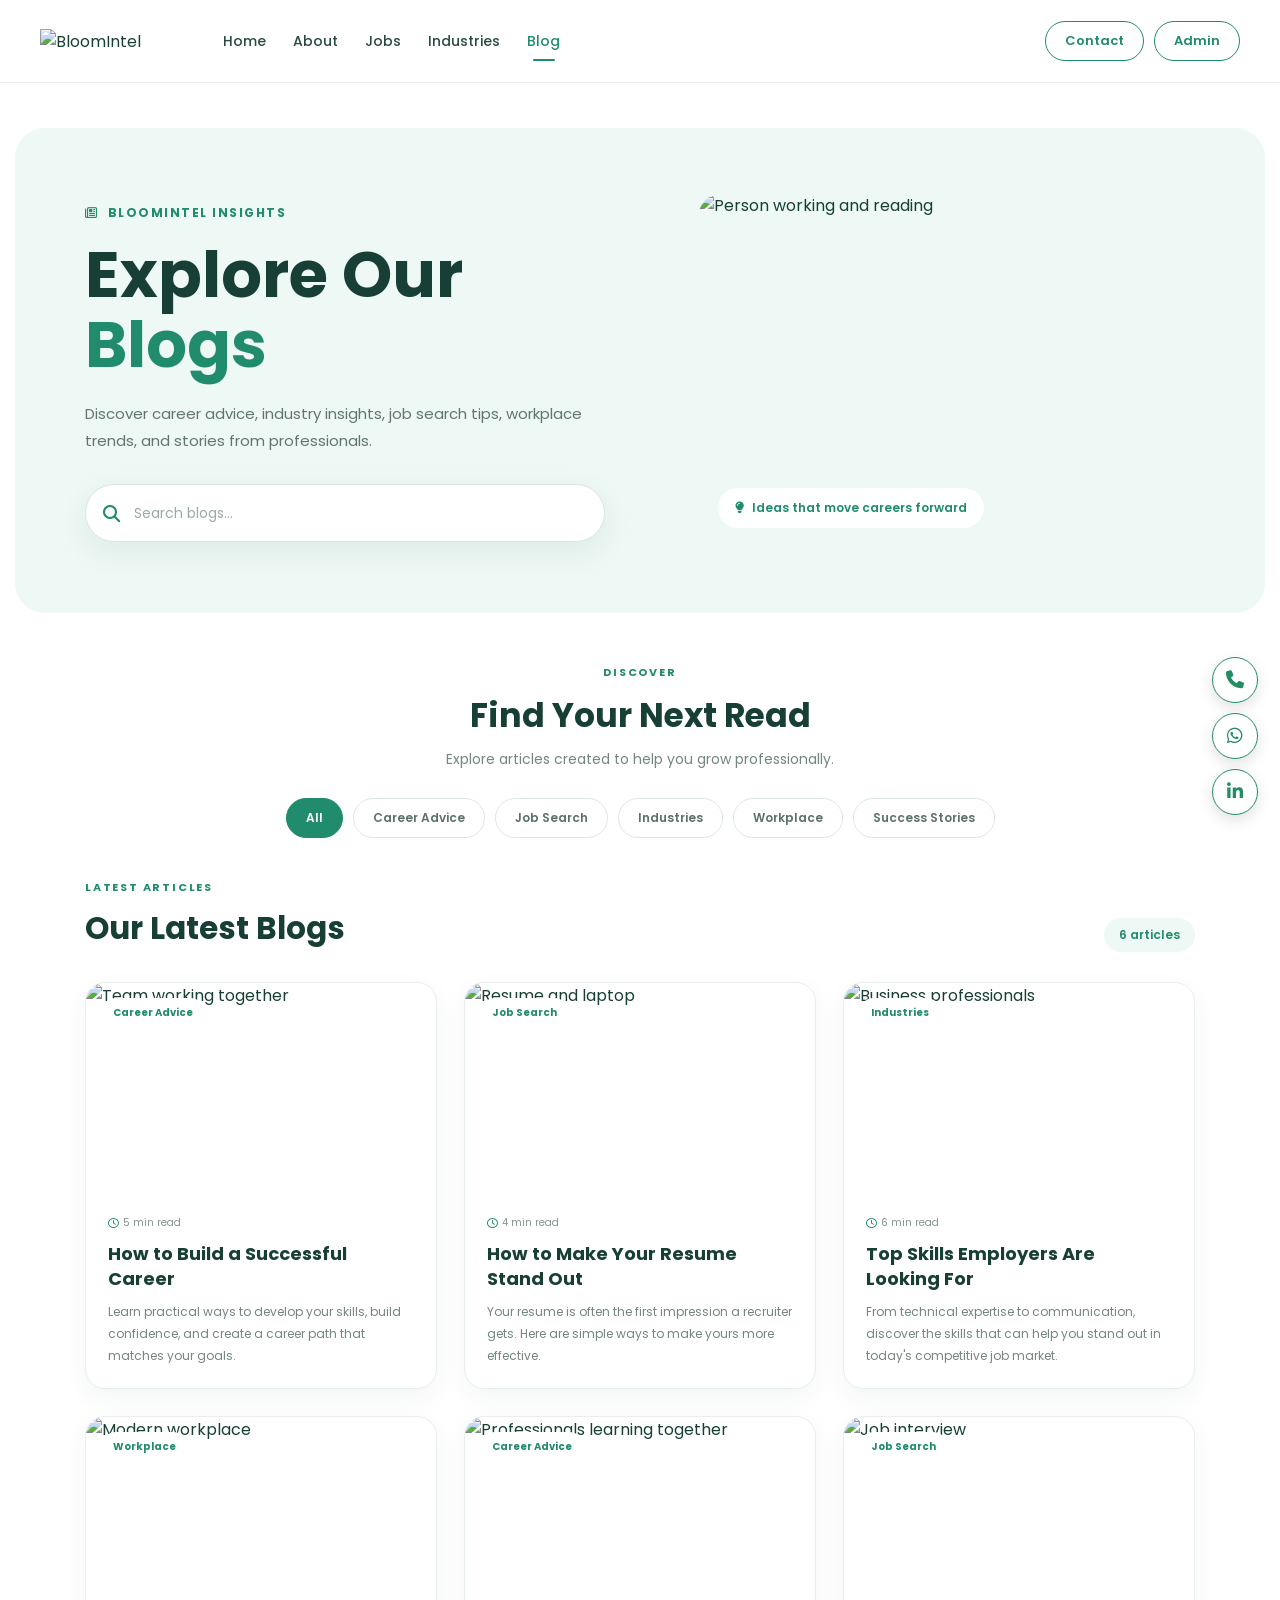
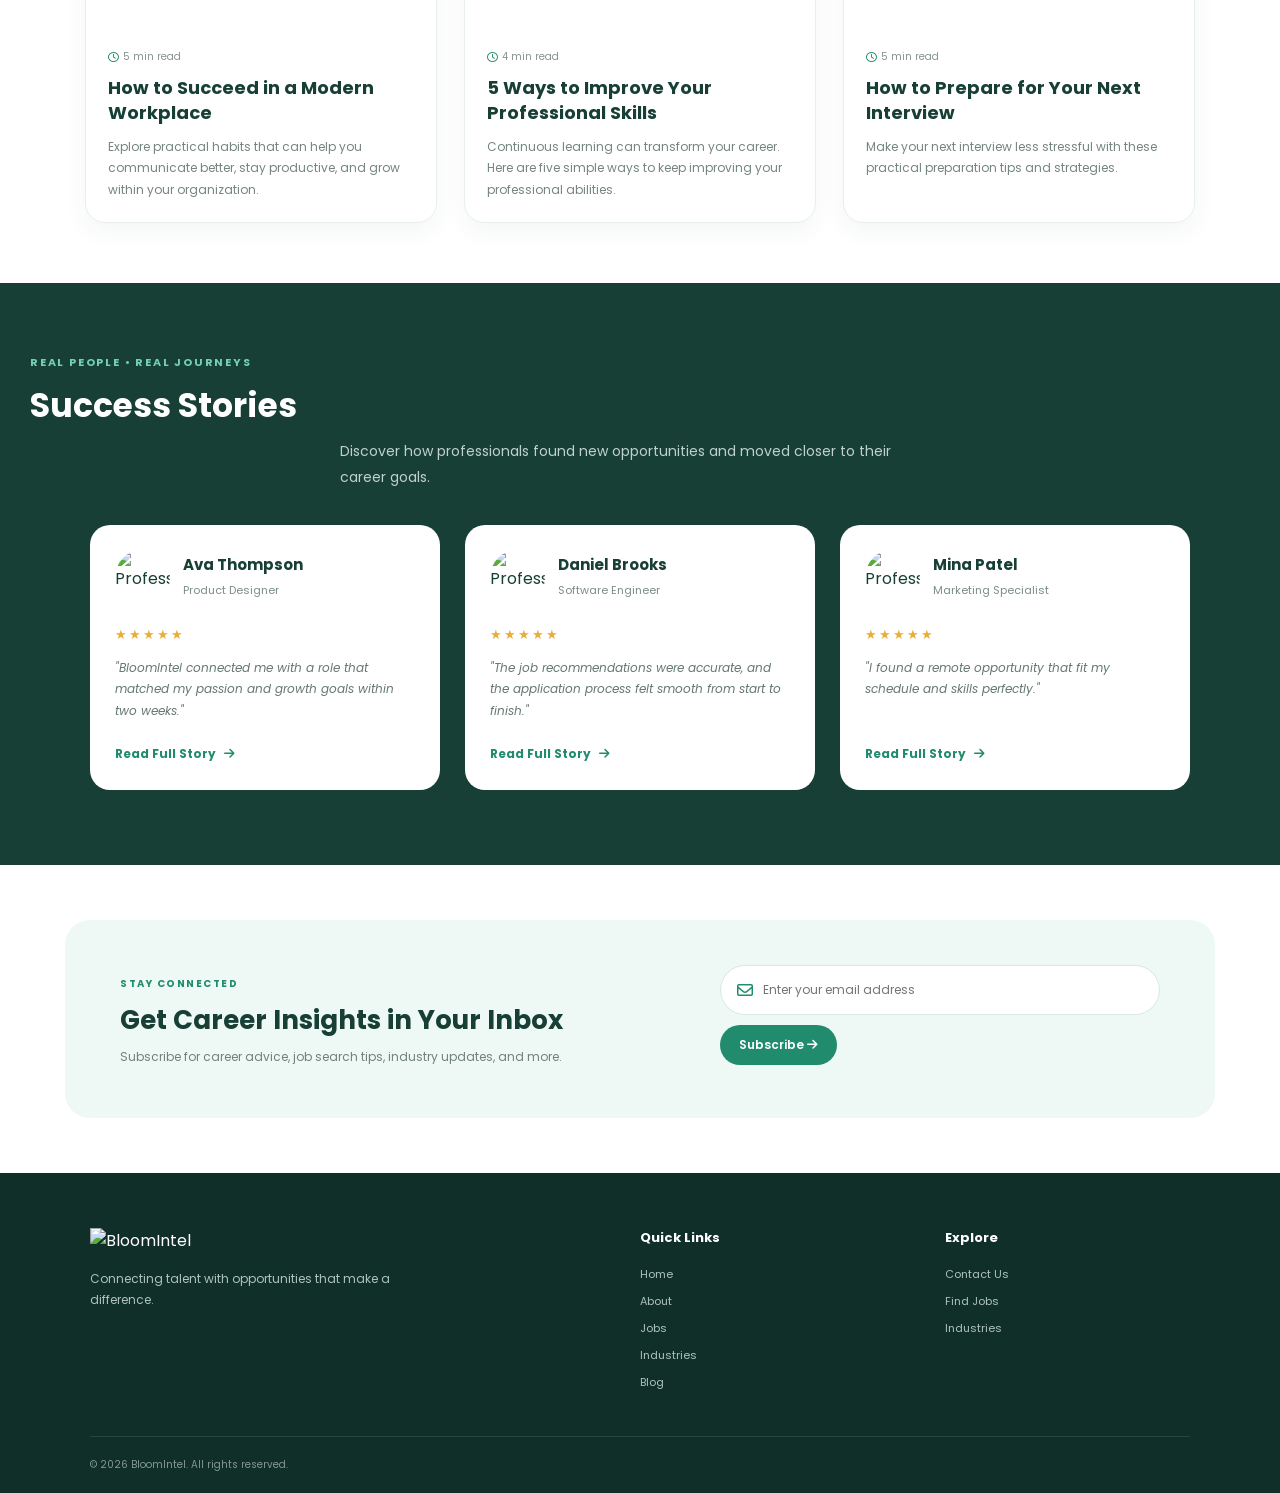
==== blog.html @ 9bf9de30 "Initial commit - BloomIntel website recreation" ====
<!DOCTYPE html>
<html lang="en">
<head>
    <meta charset="UTF-8">
    <meta name="viewport" content="width=device-width, initial-scale=1.0">
    <title>Blogs | BloomIntel</title>

    <link rel="stylesheet" href="style6.css">

    <!-- Google Font -->
    <link rel="preconnect" href="https://fonts.googleapis.com">
    <link rel="preconnect" href="https://fonts.gstatic.com" crossorigin>
    <link href="https://fonts.googleapis.com/css2?family=Poppins:wght@300;400;500;600;700&display=swap" rel="stylesheet">

    <!-- Font Awesome -->
    <link rel="stylesheet"
          href="https://cdnjs.cloudflare.com/ajax/libs/font-awesome/6.5.2/css/all.min.css">
</head>

<body>

<!-- ================= NAVIGATION ================= -->
<header class="site-header">
    <div class="nav-container">

        <a href="index.html" class="logo">
            <img src="Images/logo.png" alt="BloomIntel">
        </a>

        <nav class="site-nav" id="siteNav">
            <a href="index.html">Home</a>
            <a href="about.html">About</a>
            <a href="application.html">Jobs</a>
            <a href="industries.html">Industries</a>
            <a href="blog.html" class="active">Blog</a>
        </nav>

        <div class="nav-actions">
            <a href="contact.html" class="nav-outline-btn">Contact</a>
            <a href="admin.html" class="nav-outline-btn">Admin</a>
        </div>

        <button class="menu-toggle" id="menuToggle" aria-label="Open menu">
            <i class="fa-solid fa-bars"></i>
        </button>

    </div>
</header>


<!-- ================= BLOG HERO ================= -->
<section class="blog-hero">

    <div class="blog-hero-content">

        <span class="hero-small-title">
            <i class="fa-regular fa-newspaper"></i>
            BLOOMINTEL INSIGHTS
        </span>

        <h1>
            Explore Our
            <span>Blogs</span>
        </h1>

        <p>
            Discover career advice, industry insights, job search tips,
            workplace trends, and stories from professionals.
        </p>

        <div class="blog-search-box">
            <i class="fa-solid fa-magnifying-glass"></i>

            <input
                type="text"
                id="blogSearch"
                placeholder="Search blogs..."
                autocomplete="off"
            >

            <button id="clearSearch" type="button">
                <i class="fa-solid fa-xmark"></i>
            </button>
        </div>

    </div>

    <div class="blog-hero-image">
        <img
            src="https://images.unsplash.com/photo-1499750310107-5fef28a66643?auto=format&fit=crop&w=1000&q=85"
            alt="Person working and reading"
        >

        <div class="image-badge">
            <i class="fa-solid fa-lightbulb"></i>
            Ideas that move careers forward
        </div>
    </div>

</section>


<!-- ================= CATEGORY FILTER ================= -->
<section class="blog-filter-section">

    <div class="section-heading">
        <span>DISCOVER</span>
        <h2>Find Your Next Read</h2>
        <p>
            Explore articles created to help you grow professionally.
        </p>
    </div>

    <div class="blog-filters" id="blogFilters">

        <button class="filter-btn active" data-category="all">
            All
        </button>

        <button class="filter-btn" data-category="Career Advice">
            Career Advice
        </button>

        <button class="filter-btn" data-category="Job Search">
            Job Search
        </button>

        <button class="filter-btn" data-category="Industries">
            Industries
        </button>

        <button class="filter-btn" data-category="Workplace">
            Workplace
        </button>

        <button class="filter-btn" data-category="Success Stories">
            Success Stories
        </button>

    </div>

</section>


<!-- ================= BLOGS ================= -->
<section class="blogs-section">

    <div class="blogs-header">
        <div>
            <span class="section-label">LATEST ARTICLES</span>
            <h2>Our Latest Blogs</h2>
        </div>

        <span class="blog-count" id="blogCount">
            6 articles
        </span>
    </div>


    <div class="blog-grid" id="blogGrid">


        <!-- BLOG 1 -->
        <article class="blog-card"
                 data-category="Career Advice"
                 data-title="How to Build a Successful Career"
                 data-keywords="career success growth professional skills">

            <div class="blog-image">
                <img
                    src="https://images.unsplash.com/photo-1521737711867-e3b97375f902?auto=format&fit=crop&w=900&q=85"
                    alt="Team working together"
                >

                <span class="blog-category">Career Advice</span>
            </div>

            <div class="blog-content">

                <div class="blog-meta">
                    <span>
                        <i class="fa-regular fa-clock"></i>
                        5 min read
                    </span>
                </div>

                <h3>
                    How to Build a Successful Career
                </h3>

                <p>
                    Learn practical ways to develop your skills,
                    build confidence, and create a career path
                    that matches your goals.
                </p>

            </div>
        </article>


        <!-- BLOG 2 -->
        <article class="blog-card"
                 data-category="Job Search"
                 data-title="How to Make Your Resume Stand Out"
                 data-keywords="resume cv job application interview">

            <div class="blog-image">
                <img
                    src="https://images.unsplash.com/photo-1586281380349-632531db7ed4?auto=format&fit=crop&w=900&q=85"
                    alt="Resume and laptop"
                >

                <span class="blog-category">Job Search</span>
            </div>

            <div class="blog-content">

                <div class="blog-meta">
                    <span>
                        <i class="fa-regular fa-clock"></i>
                        4 min read
                    </span>
                </div>

                <h3>
                    How to Make Your Resume Stand Out
                </h3>

                <p>
                    Your resume is often the first impression
                    a recruiter gets. Here are simple ways to
                    make yours more effective.
                </p>

            </div>
        </article>


        <!-- BLOG 3 -->
        <article class="blog-card"
                 data-category="Industries"
                 data-title="Top Skills Employers Are Looking For"
                 data-keywords="skills employers technology industry hiring">

            <div class="blog-image">
                <img
                    src="https://images.unsplash.com/photo-1552664730-d307ca884978?auto=format&fit=crop&w=900&q=85"
                    alt="Business professionals"
                >

                <span class="blog-category">Industries</span>
            </div>

            <div class="blog-content">

                <div class="blog-meta">
                    <span>
                        <i class="fa-regular fa-clock"></i>
                        6 min read
                    </span>
                </div>

                <h3>
                    Top Skills Employers Are Looking For
                </h3>

                <p>
                    From technical expertise to communication,
                    discover the skills that can help you stand
                    out in today's competitive job market.
                </p>

            </div>
        </article>


        <!-- BLOG 4 -->
        <article class="blog-card"
                 data-category="Workplace"
                 data-title="How to Succeed in a Modern Workplace"
                 data-keywords="workplace remote teamwork productivity office">

            <div class="blog-image">
                <img
                    src="https://images.unsplash.com/photo-1497366811353-6870744d04b2?auto=format&fit=crop&w=900&q=85"
                    alt="Modern workplace"
                >

                <span class="blog-category">Workplace</span>
            </div>

            <div class="blog-content">

                <div class="blog-meta">
                    <span>
                        <i class="fa-regular fa-clock"></i>
                        5 min read
                    </span>
                </div>

                <h3>
                    How to Succeed in a Modern Workplace
                </h3>

                <p>
                    Explore practical habits that can help you
                    communicate better, stay productive, and
                    grow within your organization.
                </p>

            </div>
        </article>


        <!-- BLOG 5 -->
        <article class="blog-card"
                 data-category="Career Advice"
                 data-title="5 Ways to Improve Your Professional Skills"
                 data-keywords="professional skills career learning development">

            <div class="blog-image">
                <img
                    src="https://images.unsplash.com/photo-1522202176988-66273c2fd55f?auto=format&fit=crop&w=900&q=85"
                    alt="Professionals learning together"
                >

                <span class="blog-category">Career Advice</span>
            </div>

            <div class="blog-content">

                <div class="blog-meta">
                    <span>
                        <i class="fa-regular fa-clock"></i>
                        4 min read
                    </span>
                </div>

                <h3>
                    5 Ways to Improve Your Professional Skills
                </h3>

                <p>
                    Continuous learning can transform your career.
                    Here are five simple ways to keep improving
                    your professional abilities.
                </p>

            </div>
        </article>


        <!-- BLOG 6 -->
        <article class="blog-card"
                 data-category="Job Search"
                 data-title="How to Prepare for Your Next Interview"
                 data-keywords="interview preparation job search recruiter">

            <div class="blog-image">
                <img
                    src="https://images.unsplash.com/photo-1551836022-d5d88e9218df?auto=format&fit=crop&w=900&q=85"
                    alt="Job interview"
                >

                <span class="blog-category">Job Search</span>
            </div>

            <div class="blog-content">

                <div class="blog-meta">
                    <span>
                        <i class="fa-regular fa-clock"></i>
                        5 min read
                    </span>
                </div>

                <h3>
                    How to Prepare for Your Next Interview
                </h3>

                <p>
                    Make your next interview less stressful with
                    these practical preparation tips and strategies.
                </p>

            </div>
        </article>

    </div>


    <div class="no-results" id="noResults">
        <i class="fa-regular fa-face-frown"></i>
        <h3>No blogs found</h3>
        <p>Try searching for another topic.</p>
    </div>

</section>


<!-- ================= SUCCESS STORIES ================= -->
<section class="success-section">

    <div class="section-heading light-heading">
        <span>REAL PEOPLE • REAL JOURNEYS</span>

        <h2>
            Success Stories
        </h2>

        <p>
            Discover how professionals found new opportunities
            and moved closer to their career goals.
        </p>
    </div>


    <div class="stories-grid">

        <article class="story-card"
                 data-story="ava">

            <div class="story-person">

                <img
                    src="https://images.unsplash.com/photo-1494790108377-be9c29b29330?auto=format&fit=crop&w=300&q=85"
                    alt="Professional"
                >

                <div>
                    <h3>Ava Thompson</h3>
                    <span>Product Designer</span>
                </div>

            </div>

            <div class="story-stars">
                ★★★★★
            </div>

            <p>
                "BloomIntel connected me with a role that matched
                my passion and growth goals within two weeks."
            </p>

            <button class="story-read-btn"
                    data-story-id="ava">
                Read Full Story
                <i class="fa-solid fa-arrow-right"></i>
            </button>

        </article>


        <article class="story-card"
                 data-story="daniel">

            <div class="story-person">

                <img
                    src="https://images.unsplash.com/photo-1500648767791-00dcc994a43e?auto=format&fit=crop&w=300&q=85"
                    alt="Professional"
                >

                <div>
                    <h3>Daniel Brooks</h3>
                    <span>Software Engineer</span>
                </div>

            </div>

            <div class="story-stars">
                ★★★★★
            </div>

            <p>
                "The job recommendations were accurate, and the
                application process felt smooth from start to finish."
            </p>

            <button class="story-read-btn"
                    data-story-id="daniel">
                Read Full Story
                <i class="fa-solid fa-arrow-right"></i>
            </button>

        </article>


        <article class="story-card"
                 data-story="mina">

            <div class="story-person">

                <img
                    src="https://images.unsplash.com/photo-1517841905240-472988babdf9?auto=format&fit=crop&w=300&q=85"
                    alt="Professional"
                >

                <div>
                    <h3>Mina Patel</h3>
                    <span>Marketing Specialist</span>
                </div>

            </div>

            <div class="story-stars">
                ★★★★★
            </div>

            <p>
                "I found a remote opportunity that fit my schedule
                and skills perfectly."
            </p>

            <button class="story-read-btn"
                    data-story-id="mina">
                Read Full Story
                <i class="fa-solid fa-arrow-right"></i>
            </button>

        </article>

    </div>

</section>


<!-- ================= STORY MODAL ================= -->
<div class="story-modal" id="storyModal">

    <div class="story-modal-overlay"></div>

    <div class="story-modal-content">

        <button class="modal-close" id="modalClose">
            <i class="fa-solid fa-xmark"></i>
        </button>

        <div class="modal-story-image">
            <img id="modalImage" src="" alt="Success Story">
        </div>

        <div class="modal-story-content">

            <span class="modal-label">
                SUCCESS STORY
            </span>

            <h2 id="modalName">
                Ava Thompson
            </h2>

            <span class="modal-role" id="modalRole">
                Product Designer
            </span>

            <div class="modal-stars">
                ★★★★★
            </div>

            <p id="modalQuote"></p>

            <h3>My BloomIntel Experience</h3>

            <p id="modalDescription"></p>

        </div>

    </div>

</div>


<!-- ================= NEWSLETTER ================= -->
<section class="newsletter-section">

    <div class="newsletter-content">

        <div>
            <span>STAY CONNECTED</span>
            <h2>Get Career Insights in Your Inbox</h2>
            <p>
                Subscribe for career advice, job search tips,
                industry updates, and more.
            </p>
        </div>

        <form id="newsletter-form">

            <div class="newsletter-input">
                <i class="fa-regular fa-envelope"></i>

                <input
                    type="email"
                    placeholder="Enter your email address"
                    required
                >
            </div>

            <button type="submit">
                Subscribe
                <i class="fa-solid fa-arrow-right"></i>
            </button>

            <p id="newsletter-message"></p>

        </form>

    </div>

</section>


<!-- ================= FOOTER ================= -->
<footer class="site-footer">

    <div class="footer-content">

        <div class="footer-brand">

            <img src="Images/logo1.png" alt="BloomIntel">

            <p>
                Connecting talent with opportunities
                that make a difference.
            </p>

        </div>

        <div class="footer-links">

            <h4>Quick Links</h4>

            <a href="index.html">Home</a>
            <a href="about.html">About</a>
            <a href="application.html">Jobs</a>
            <a href="industries.html">Industries</a>
            <a href="blog.html">Blog</a>

        </div>

        <div class="footer-links">

            <h4>Explore</h4>

            <a href="contact.html">Contact Us</a>
            <a href="application.html">Find Jobs</a>
            <a href="industries.html">Industries</a>

        </div>

    </div>

    <div class="footer-bottom">
        <p>
            © <span id="year"></span> BloomIntel. All rights reserved.
        </p>
    </div>

</footer>


<script src="script6.js"></script>


 <!-- FLOATING CONTACT BUTTONS -->

<div class="floating-contact">

    <a
        href="tel:+91 9986941327"
        class="floating-btn phone-btn"
        aria-label="Call BloomIntel"
    >
        <i class="fa-solid fa-phone"></i>
    </a>

    <a
        href="https://wa.me/+91 9986941327"
        class="floating-btn whatsapp-btn"
        target="_blank"
        rel="noopener noreferrer"
        aria-label="WhatsApp BloomIntel"
    >
        <i class="fa-brands fa-whatsapp"></i>
    </a>

    <a
        href="https://www.linkedin.com/"
        class="floating-btn linkedin-btn"
        target="_blank"
        rel="noopener noreferrer"
        aria-label="BloomIntel LinkedIn"
    >
        <i class="fa-brands fa-linkedin-in"></i>
    </a>

</div>
</body>
</html>
---- style6.css ----
/* =========================================================
   BLOOMINTEL BLOG PAGE
   ========================================================= */

* {
    margin: 0;
    padding: 0;
    box-sizing: border-box;
}

html {
    scroll-behavior: smooth;
}

body {
    font-family: 'Poppins', sans-serif;
    color: #173f35;
    background: #ffffff;
    overflow-x: hidden;
}

img {
    max-width: 100%;
    display: block;
}

a {
    text-decoration: none;
    color: inherit;
}

button,
input {
    font-family: inherit;
}


/* =========================================================
   NAVIGATION
   ========================================================= */

.site-header {
    width: 100%;
    background: #ffffff;
    border-bottom: 1px solid #e7eeeb;
    position: sticky;
    top: 0;
    z-index: 1000;
}

.nav-container {
    max-width: 1250px;
    min-height: 82px;
    margin: auto;
    padding: 0 25px;

    display: flex;
    align-items: center;
    gap: 38px;
}

.logo {
    flex-shrink: 0;
}

.logo img {
    width: 145px;
    height: auto;
}

.site-nav {
    display: flex;
    align-items: center;
    gap: 27px;
    flex: 1;
}

.site-nav a {
    font-size: 14px;
    font-weight: 500;
    color: #294b43;
    position: relative;
    transition: 0.3s ease;
}

.site-nav a:hover,
.site-nav a.active {
    color: #218b6d;
}

.site-nav a.active::after {
    content: "";
    position: absolute;
    width: 22px;
    height: 2px;
    background: #218b6d;
    left: 50%;
    bottom: -9px;
    transform: translateX(-50%);
    border-radius: 10px;
}

.nav-actions {
    display: flex;
    align-items: center;
    gap: 10px;
}

.nav-outline-btn {
    border: 1.5px solid #218b6d;
    color: #218b6d;
    padding: 9px 19px;
    border-radius: 30px;
    font-size: 13px;
    font-weight: 600;
    transition: 0.3s ease;
}

.nav-outline-btn:hover {
    background: #218b6d;
    color: white;
}

.menu-toggle {
    display: none;
    border: none;
    background: transparent;
    color: #218b6d;
    font-size: 23px;
    cursor: pointer;
}


/* =========================================================
   BLOG HERO
   ========================================================= */

.blog-hero {
    max-width: 1250px;
    margin: 45px auto 25px;
    padding: 65px 70px;

    min-height: 470px;

    display: grid;
    grid-template-columns: 1fr 0.9fr;
    gap: 60px;
    align-items: center;

    background: #eef8f4;
    border-radius: 30px;
    overflow: hidden;
}

.blog-hero-content {
    max-width: 570px;
}

.hero-small-title {
    display: inline-flex;
    align-items: center;
    gap: 9px;

    color: #218b6d;
    font-size: 12px;
    font-weight: 700;
    letter-spacing: 1.5px;
    margin-bottom: 18px;
}

.blog-hero h1 {
    font-size: clamp(42px, 5vw, 65px);
    line-height: 1.1;
    color: #173f35;
    margin-bottom: 20px;
}

.blog-hero h1 span {
    color: #218b6d;
}

.blog-hero p {
    color: #61766f;
    line-height: 1.8;
    font-size: 15px;
    max-width: 520px;
    margin-bottom: 30px;
}

.blog-search-box {
    width: 100%;
    max-width: 520px;
    height: 58px;

    background: #ffffff;
    border: 1px solid #d7e8e1;
    border-radius: 50px;

    display: flex;
    align-items: center;
    padding: 0 17px;

    box-shadow: 0 10px 30px rgba(31, 92, 73, 0.08);
}

.blog-search-box > i {
    color: #218b6d;
    font-size: 17px;
}

.blog-search-box input {
    flex: 1;
    border: none;
    outline: none;
    padding: 0 14px;
    font-size: 14px;
    color: #173f35;
}

.blog-search-box input::placeholder {
    color: #9aaba5;
}

.blog-search-box button {
    width: 32px;
    height: 32px;

    display: none;
    align-items: center;
    justify-content: center;

    border: none;
    border-radius: 50%;
    background: #eef8f4;
    color: #218b6d;
    cursor: pointer;
}

.blog-search-box button.show {
    display: flex;
}

.blog-hero-image {
    position: relative;
    height: 355px;
    border-radius: 25px;
    overflow: hidden;
}

.blog-hero-image img {
    width: 100%;
    height: 100%;
    object-fit: cover;
}

.image-badge {
    position: absolute;
    left: 20px;
    bottom: 20px;

    background: rgba(255, 255, 255, 0.94);
    backdrop-filter: blur(8px);

    border-radius: 30px;
    padding: 11px 17px;

    color: #218b6d;
    font-size: 12px;
    font-weight: 600;

    display: flex;
    align-items: center;
    gap: 8px;
}


/* =========================================================
   SECTION HEADING
   ========================================================= */

.blog-filter-section {
    max-width: 1100px;

    /* REDUCED GAP */
    margin: 45px auto 15px;

    text-align: center;
}

.section-heading span,
.section-label {
    color: #218b6d;
    font-size: 11px;
    font-weight: 700;
    letter-spacing: 1.8px;
}

.section-heading h2 {
    color: #173f35;
    font-size: 33px;
    margin: 8px 0;
}

.section-heading p {
    color: #75857f;
    font-size: 14px;
}


/* =========================================================
   FILTER BUTTONS
   ========================================================= */

.blog-filters {
    margin-top: 28px;

    display: flex;
    justify-content: center;
    align-items: center;
    flex-wrap: wrap;
    gap: 10px;
}

.filter-btn {
    border: 1px solid #dce8e4;
    background: #ffffff;

    color: #5c7169;
    padding: 10px 19px;
    border-radius: 30px;

    font-size: 12px;
    font-weight: 600;
    cursor: pointer;

    transition: 0.3s ease;
}

.filter-btn:hover {
    border-color: #218b6d;
    color: #218b6d;
}

.filter-btn.active {
    background: #218b6d;
    border-color: #218b6d;
    color: #ffffff;
}


/* =========================================================
   BLOG SECTION
   ========================================================= */

.blogs-section {
    max-width: 1150px;

    /* REDUCED GAP BETWEEN FILTERS AND BLOGS */
    margin: 35px auto 60px;

    padding: 0 20px;
}

.blogs-header {
    display: flex;
    align-items: end;
    justify-content: space-between;
    margin-bottom: 30px;
}

.blogs-header h2 {
    font-size: 31px;
    margin-top: 7px;
    color: #173f35;
}

.blog-count {
    font-size: 12px;
    font-weight: 600;
    color: #218b6d;
    background: #eef8f4;
    padding: 8px 15px;
    border-radius: 30px;
}

.blog-grid {
    display: grid;
    grid-template-columns: repeat(3, 1fr);
    gap: 27px;
}

.blog-card {
    background: #ffffff;
    border: 1px solid #e7eeeb;
    border-radius: 20px;
    overflow: hidden;

    box-shadow: 0 8px 25px rgba(24, 63, 53, 0.05);

    transition:
        transform 0.3s ease,
        box-shadow 0.3s ease;

    animation: blogAppear 0.5s ease both;
}

.blog-card:hover {
    transform: translateY(-8px);
    box-shadow: 0 18px 40px rgba(24, 63, 53, 0.12);
}

.blog-card.hidden {
    display: none;
}

.blog-image {
    height: 210px;
    position: relative;
    overflow: hidden;
}

.blog-image img {
    width: 100%;
    height: 100%;
    object-fit: cover;
    transition: transform 0.5s ease;
}

.blog-card:hover .blog-image img {
    transform: scale(1.06);
}

.blog-category {
    position: absolute;
    left: 15px;
    top: 15px;

    background: #ffffff;
    color: #218b6d;

    font-size: 10px;
    font-weight: 700;

    padding: 7px 12px;
    border-radius: 20px;
}

.blog-content {
    padding: 22px;
}

.blog-meta {
    display: flex;
    align-items: center;
    gap: 15px;

    color: #87958f;
    font-size: 10px;

    /* Slightly smaller bottom spacing */
    margin-bottom: 10px;
}

.blog-meta span {
    display: flex;
    align-items: center;
    gap: 5px;
}

.blog-meta i {
    color: #218b6d;
}

.blog-content h3 {
    color: #173f35;
    font-size: 18px;
    line-height: 1.4;
    margin-bottom: 10px;
}

.blog-content p {
    color: #75857f;
    font-size: 12px;
    line-height: 1.8;
    margin-bottom: 0;
}


/* Read More removed from blog cards.
   Story Read buttons are still styled below. */

.story-read-btn {
    border: none;
    background: transparent;

    color: #218b6d;
    font-size: 12px;
    font-weight: 700;

    display: inline-flex;
    align-items: center;
    gap: 8px;

    cursor: pointer;
    transition: 0.3s ease;
}

.story-read-btn:hover {
    gap: 13px;
}

.no-results {
    display: none;
    text-align: center;
    padding: 60px 20px;
}

.no-results.show {
    display: block;
}

.no-results i {
    font-size: 35px;
    color: #218b6d;
    margin-bottom: 15px;
}

.no-results h3 {
    font-size: 20px;
    color: #173f35;
}

.no-results p {
    color: #7c8d87;
    font-size: 13px;
    margin-top: 6px;
}


/* =========================================================
   SUCCESS STORIES
   ========================================================= */

.success-section {
    background: #173f35;

    /* Reduced top spacing */
    padding: 65px 30px 75px;
}

.light-heading span {
    color: #73d1af;
}

.light-heading h2 {
    color: #ffffff;
}

.light-heading p {
    color: #bfd1cb;
    max-width: 600px;
    margin: auto;
    line-height: 1.8;
}

.stories-grid {
    max-width: 1100px;

    /* Reduced gap before cards */
    margin: 35px auto 0;

    display: grid;
    grid-template-columns: repeat(3, 1fr);
    gap: 25px;
}

.story-card {
    background: #ffffff;
    border-radius: 20px;
    padding: 25px;

    transition: 0.3s ease;
}

.story-card:hover {
    transform: translateY(-7px);
}

.story-person {
    display: flex;
    align-items: center;
    gap: 13px;
}

.story-person img {
    width: 55px;
    height: 55px;
    border-radius: 50%;
    object-fit: cover;
}

.story-person h3 {
    color: #173f35;
    font-size: 15px;
}

.story-person span {
    color: #7c8d87;
    font-size: 11px;
}

.story-stars,
.modal-stars {
    color: #e7ae3c;
    letter-spacing: 2px;
    font-size: 13px;
    margin: 20px 0 12px;
}

.story-card > p {
    color: #657871;
    font-size: 12px;
    line-height: 1.8;
    font-style: italic;
    min-height: 68px;
    margin-bottom: 15px;
}


/* =========================================================
   STORY MODAL
   ========================================================= */

.story-modal {
    position: fixed;
    inset: 0;
    z-index: 3000;

    display: none;
    align-items: center;
    justify-content: center;

    padding: 20px;
}

.story-modal.show {
    display: flex;
}

.story-modal-overlay {
    position: absolute;
    inset: 0;
    background: rgba(10, 31, 26, 0.75);
    backdrop-filter: blur(5px);
}

.story-modal-content {
    position: relative;
    z-index: 2;

    width: min(850px, 100%);
    max-height: 90vh;

    overflow-y: auto;

    background: #ffffff;
    border-radius: 25px;

    display: grid;
    grid-template-columns: 0.8fr 1.2fr;

    animation: modalOpen 0.3s ease;
}

.modal-close {
    position: absolute;
    right: 18px;
    top: 18px;
    z-index: 3;

    width: 35px;
    height: 35px;

    border: none;
    border-radius: 50%;

    background: rgba(255, 255, 255, 0.9);
    color: #173f35;

    cursor: pointer;
    font-size: 15px;
}

.modal-story-image {
    min-height: 480px;
}

.modal-story-image img {
    width: 100%;
    height: 100%;
    object-fit: cover;
}

.modal-story-content {
    padding: 55px 45px;
}

.modal-label {
    color: #218b6d;
    font-size: 10px;
    font-weight: 700;
    letter-spacing: 1.5px;
}

.modal-story-content h2 {
    color: #173f35;
    font-size: 30px;
    margin-top: 10px;
}

.modal-role {
    color: #71827b;
    font-size: 13px;
}

.modal-story-content .modal-stars {
    margin: 18px 0;
}

.modal-story-content > p {
    color: #687a73;
    font-size: 13px;
    line-height: 1.9;
    margin-bottom: 25px;
}

.modal-story-content h3 {
    color: #173f35;
    font-size: 17px;
    margin-bottom: 10px;
}


/* =========================================================
   NEWSLETTER
   ========================================================= */

.newsletter-section {
    max-width: 1150px;

    /* Reduced gap after Success Stories */
    margin: 55px auto;

    padding: 45px 55px;

    border-radius: 25px;
    background: #eef8f4;
}

.newsletter-content {
    display: flex;
    align-items: center;
    justify-content: space-between;
    gap: 50px;
}

.newsletter-content > div:first-child {
    max-width: 520px;
}

.newsletter-content span {
    color: #218b6d;
    font-size: 10px;
    font-weight: 700;
    letter-spacing: 1.5px;
}

.newsletter-content h2 {
    color: #173f35;
    font-size: 26px;
    margin: 7px 0;
}

.newsletter-content p {
    color: #70827a;
    font-size: 12px;
    line-height: 1.7;
}

.newsletter-content form {
    width: 440px;
}

.newsletter-input {
    height: 50px;

    background: #ffffff;
    border: 1px solid #d9e8e2;
    border-radius: 30px;

    display: flex;
    align-items: center;

    padding: 0 16px;
}

.newsletter-input i {
    color: #218b6d;
}

.newsletter-input input {
    flex: 1;
    border: none;
    outline: none;
    padding-left: 10px;
    font-size: 12px;
}

.newsletter-content form > button {
    margin-top: 10px;

    border: none;
    background: #218b6d;
    color: #ffffff;

    border-radius: 30px;
    padding: 11px 19px;

    font-size: 12px;
    font-weight: 600;

    cursor: pointer;
}

#newsletter-message {
    margin-top: 8px;
    font-size: 11px;
}


/* =========================================================
   FOOTER
   ========================================================= */

.site-footer {
    background: #102f28;
    color: #ffffff;
    padding: 55px 30px 20px;
}

.footer-content {
    max-width: 1100px;
    margin: auto;

    display: grid;
    grid-template-columns: 2fr 1fr 1fr;
    gap: 60px;
}

.footer-brand img {
    width: 135px;
    margin-bottom: 15px;
}

.footer-brand p {
    color: #aec2bb;
    font-size: 12px;
    line-height: 1.8;
    max-width: 300px;
}

.footer-links {
    display: flex;
    flex-direction: column;
    gap: 10px;
}

.footer-links h4 {
    font-size: 13px;
    margin-bottom: 8px;
}

.footer-links a {
    color: #aec2bb;
    font-size: 11px;
    transition: 0.3s ease;
}

.footer-links a:hover {
    color: #73d1af;
}

.footer-bottom {
    max-width: 1100px;
    margin: 45px auto 0;

    border-top: 1px solid rgba(255, 255, 255, 0.1);
    padding-top: 20px;

    color: #829891;
    font-size: 10px;
}


/* =========================================================
   ANIMATIONS
   ========================================================= */

@keyframes blogAppear {
    from {
        opacity: 0;
        transform: translateY(15px);
    }

    to {
        opacity: 1;
        transform: translateY(0);
    }
}

@keyframes modalOpen {
    from {
        opacity: 0;
        transform: scale(0.95);
    }

    to {
        opacity: 1;
        transform: scale(1);
    }
}


/* =========================================================
   RESPONSIVE
   ========================================================= */

@media (max-width: 1000px) {

    .nav-container {
        gap: 20px;
    }

    .site-nav {
        gap: 15px;
    }

    .blog-hero {
        margin-left: 20px;
        margin-right: 20px;
        padding: 45px;
        gap: 35px;
    }

    .blog-grid,
    .stories-grid {
        grid-template-columns: repeat(2, 1fr);
    }

    .newsletter-content {
        flex-direction: column;
        align-items: flex-start;
    }

    .newsletter-content form {
        width: 100%;
    }
}


@media (max-width: 780px) {

    .nav-container {
        min-height: 72px;
    }

    .logo img {
        width: 125px;
    }

    .site-nav {
        position: absolute;
        top: 72px;
        left: 0;
        width: 100%;

        background: #ffffff;
        border-bottom: 1px solid #e5eeea;

        display: none;
        flex-direction: column;
        align-items: flex-start;

        padding: 20px 25px;
        gap: 18px;
    }

    .site-nav.open {
        display: flex;
    }

    .site-nav a.active::after {
        display: none;
    }

    .nav-actions {
        margin-left: auto;
    }

    .nav-outline-btn {
        padding: 7px 13px;
        font-size: 11px;
    }

    .menu-toggle {
        display: block;
    }

    .blog-hero {
        grid-template-columns: 1fr;
        padding: 35px 25px;
        margin-top: 25px;
    }

    .blog-hero-image {
        height: 300px;
    }

    .blog-grid,
    .stories-grid {
        grid-template-columns: 1fr;
    }

    .story-modal-content {
        grid-template-columns: 1fr;
    }

    .modal-story-image {
        height: 250px;
        min-height: auto;
    }

    .modal-story-content {
        padding: 35px 25px;
    }

    .footer-content {
        grid-template-columns: 1fr 1fr;
    }
}


@media (max-width: 500px) {

    .nav-actions {
        display: none;
    }

    .blog-hero h1 {
        font-size: 40px;
    }

    .blog-hero-image {
        height: 240px;
    }

    .blogs-section {
        padding: 0 15px;
    }

    .blogs-header {
        align-items: flex-start;
        gap: 15px;
        flex-direction: column;
    }

    .newsletter-section {
        margin: 40px 15px;
        padding: 30px 22px;
    }

    .newsletter-content h2 {
        font-size: 22px;
    }

    .footer-content {
        grid-template-columns: 1fr;
        gap: 30px;
    }

    .footer-bottom {
        margin-top: 30px;
    }
}

/* =========================================================
   FLOATING CONTACT BUTTONS
========================================================= */

.floating-contact {
    position: fixed;
    right: 22px;
    bottom: 85px;

    display: flex;
    flex-direction: column;
    gap: 10px;

    z-index: 9999;
}

.floating-contact a {
    width: 46px;
    height: 46px;

    display: flex;
    align-items: center;
    justify-content: center;

    border-radius: 50%;

    background: #ffffff;
    color: #238c62;

    border: 1.5px solid #238c62;

    text-decoration: none;

    font-size: 18px;

    box-shadow: 0 5px 15px rgba(0, 0, 0, 0.12);

    transition: all 0.3s ease;
}

.floating-contact a:hover {
    background: #238c62;
    color: #ffffff;

    transform: translateY(-3px);

    box-shadow: 0 8px 20px rgba(0, 0, 0, 0.16);
}


/* PHONE */
.floating-phone:hover {
    background: #238c62;
}


/* WHATSAPP */
.floating-whatsapp:hover {
    background: #25D366;
    border-color: #25D366;
}


/* LINKEDIN */
.floating-linkedin:hover {
    background: #0A66C2;
    border-color: #0A66C2;
}


/* MOBILE */
@media (max-width: 600px) {

    .floating-contact {
        right: 15px;
        bottom: 75px;
        gap: 8px;
    }

    .floating-contact a {
        width: 42px;
        height: 42px;
        font-size: 16px;
    }
}
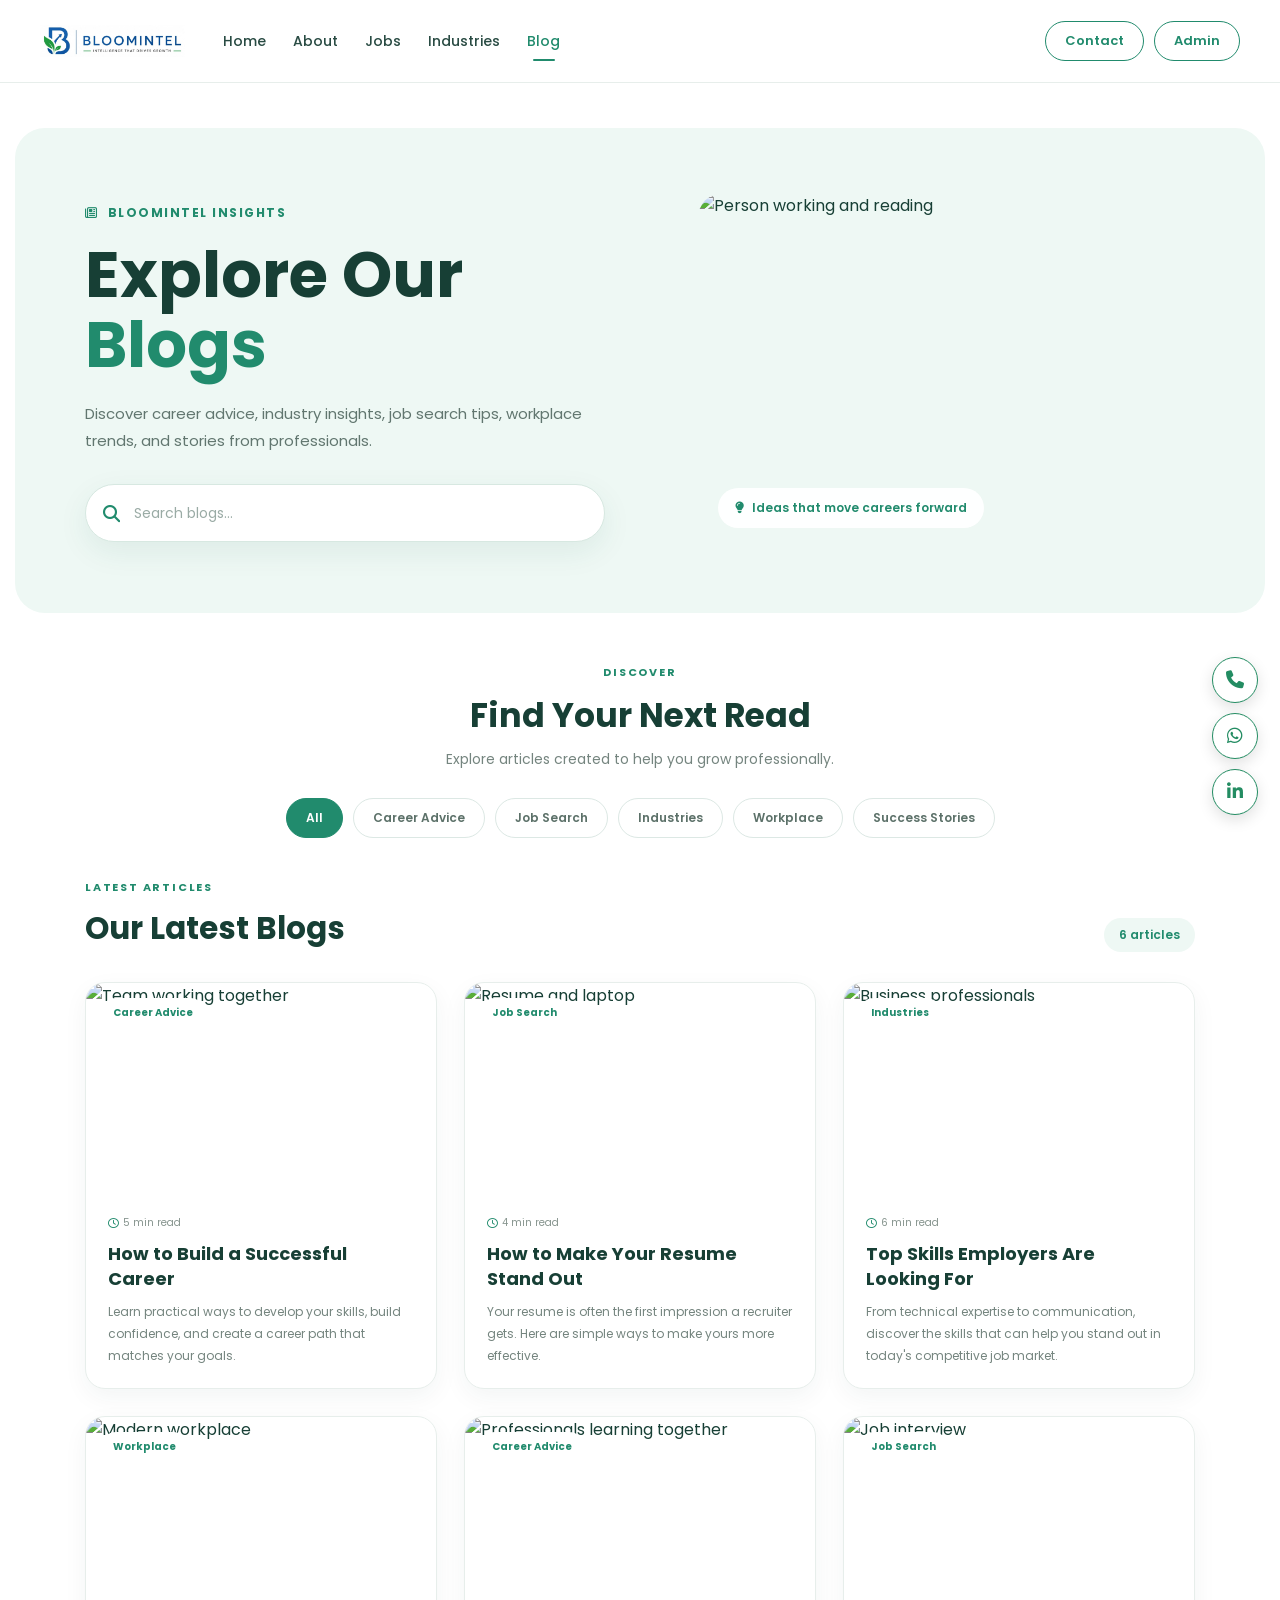
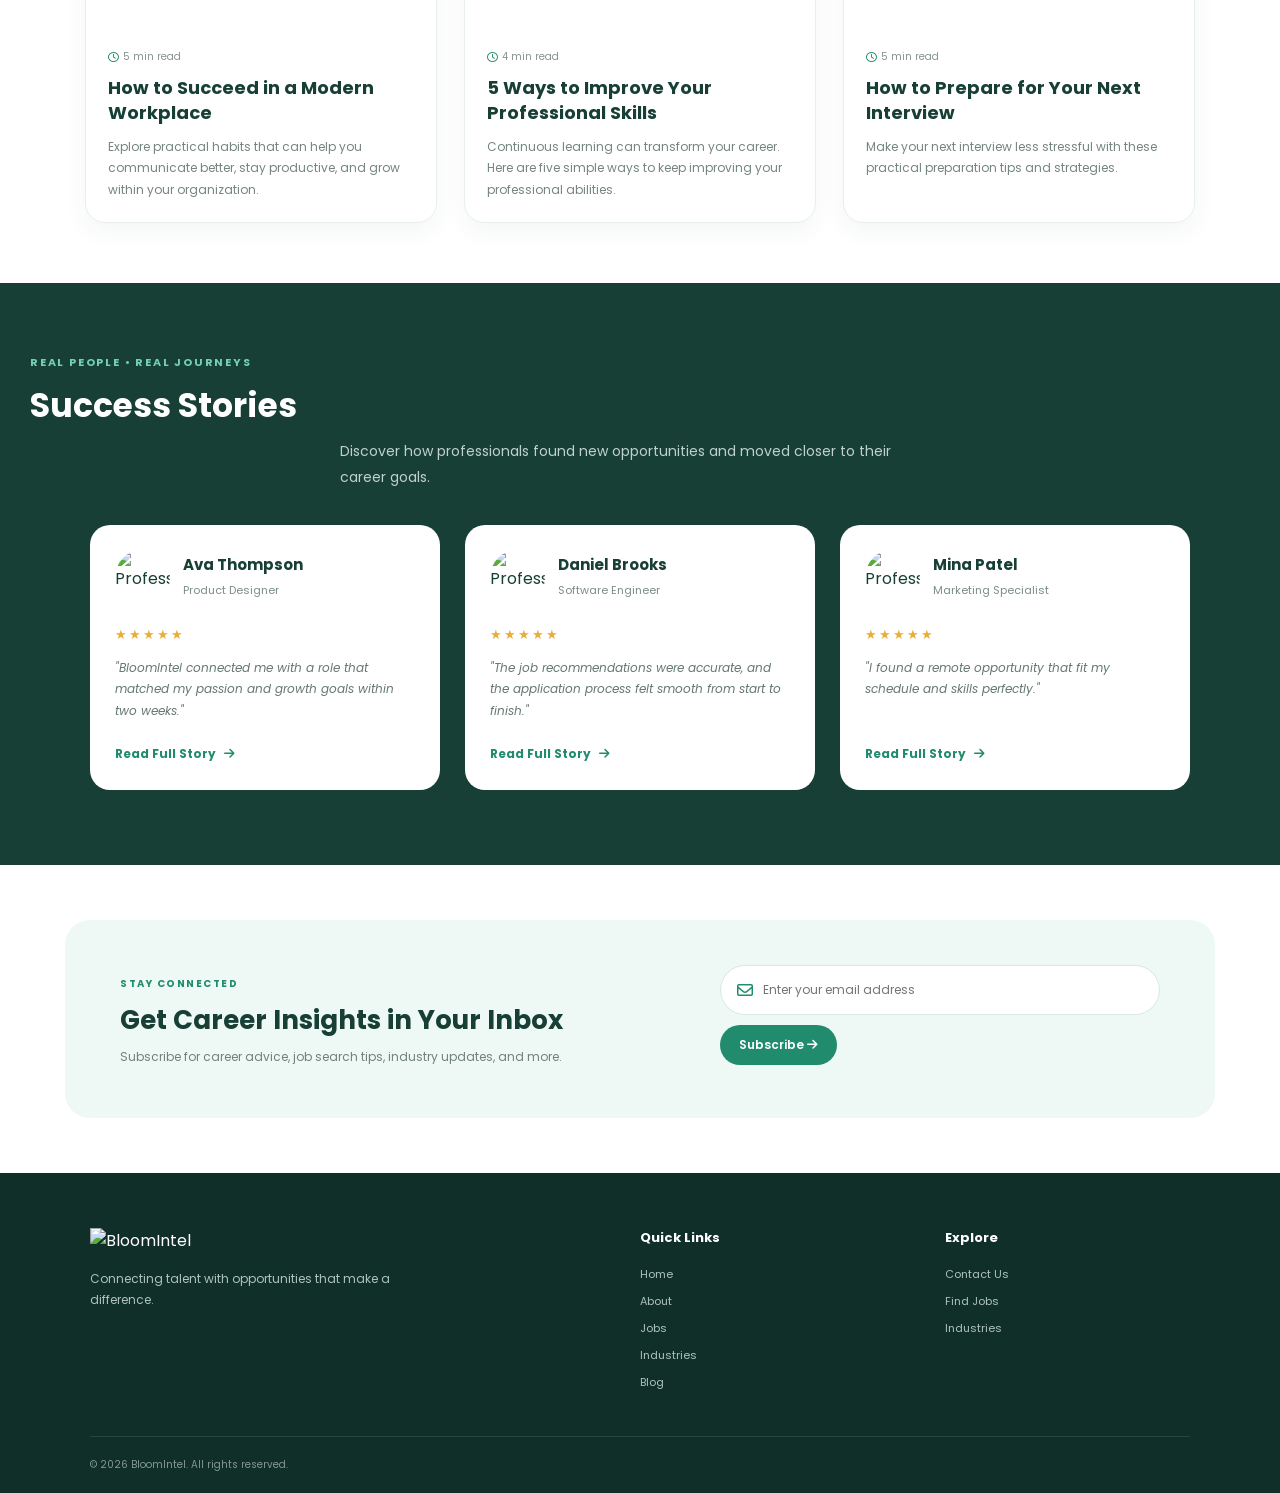
==== commit 66a887e9: "Updated BloomIntel website design" ====
--- a/blog.html
+++ b/blog.html
@@ -24,7 +24,7 @@
     <div class="nav-container">
 
         <a href="index.html" class="logo">
-            <img src="Images/logo.png" alt="BloomIntel">
+            <img src="images/logo.png" alt="BloomIntel">
         </a>
 
         <nav class="site-nav" id="siteNav">
